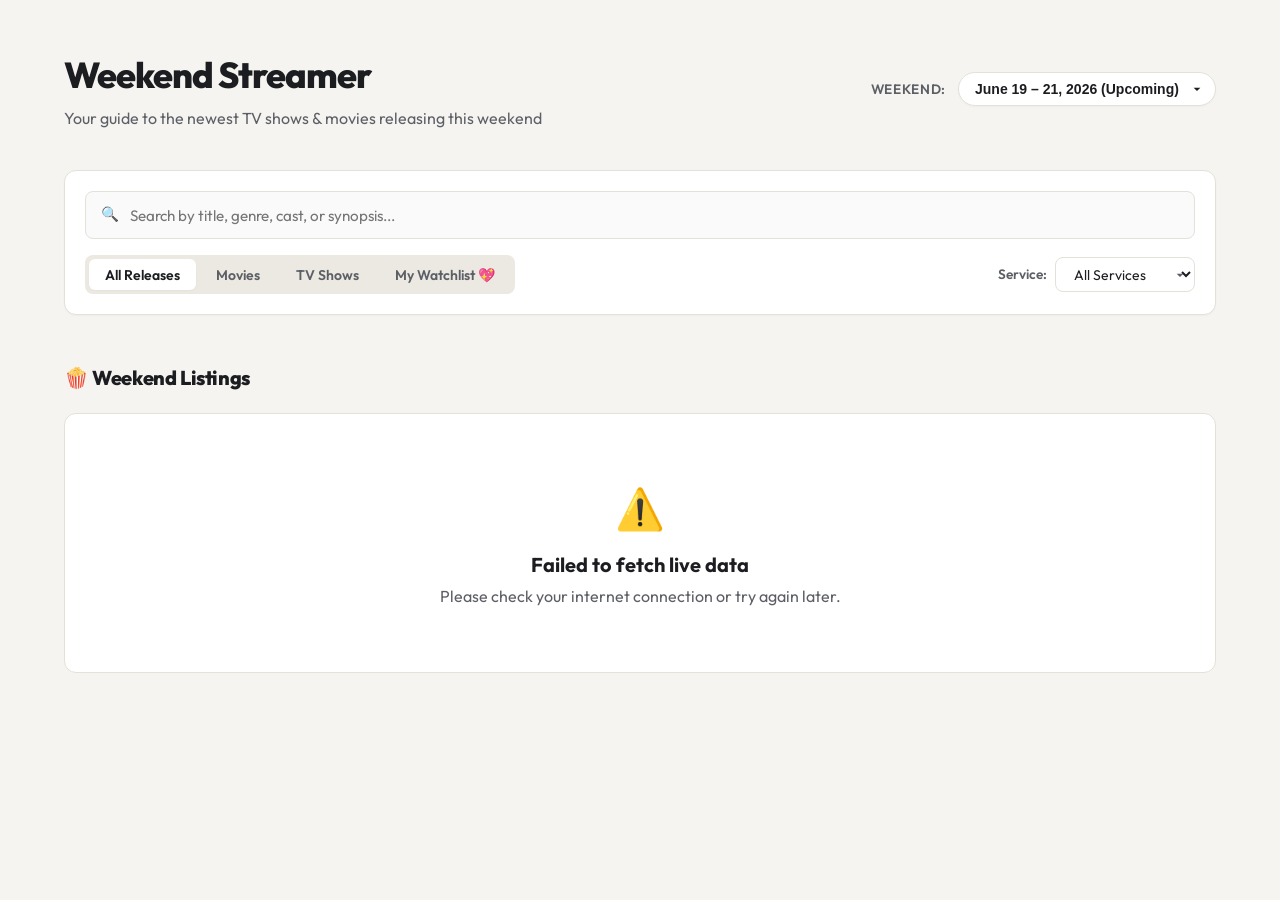
==== index.html @ a2087f7f "Initial commit of Weekend Streamer PWA" ====
<!DOCTYPE html>
<html lang="en">
<head>
  <meta charset="UTF-8">
  <meta name="viewport" content="width=device-width, initial-scale=1.0">
  <meta name="description" content="Discover the best new TV shows and movies streaming this upcoming weekend. Watchlist your favorites and check Rotten Tomatoes ratings.">
  <title>Weekend Streamer | Discovery Guide</title>
  <link rel="stylesheet" href="style.css">
  <link rel="manifest" href="manifest.json">
  <meta name="theme-color" content="#f5f4f0">
  <link rel="apple-touch-icon" href="icon.png">
</head>
<body>
  <div class="app-container">
    <!-- Header -->
    <header>
      <div class="header-top">
        <div class="title-area">
          <h1>Weekend Streamer</h1>
          <p>Your guide to the newest TV shows & movies releasing this weekend</p>
        </div>
        <div class="weekend-picker-wrapper">
          <label for="weekend-select" class="weekend-picker-label">Weekend:</label>
          <select id="weekend-select" class="weekend-select">
            <option value="2026-06-19">June 19 – 21, 2026 (Upcoming)</option>
            <option value="2026-06-12">June 12 – 14, 2026 (Previous)</option>
            <option value="2026-06-26">June 26 – 28, 2026 (Next)</option>
          </select>
        </div>
      </div>
    </header>

    <!-- Controls & Filters -->
    <section class="controls-panel">
      <div class="search-bar-wrapper">
        <span class="search-icon">🔍</span>
        <input type="text" id="search-input" class="search-input" placeholder="Search by title, genre, cast, or synopsis...">
      </div>

      <div class="filter-groups">
        <div class="filter-tabs">
          <button class="filter-btn active" data-filter="all">All Releases</button>
          <button class="filter-btn" data-filter="movie">Movies</button>
          <button class="filter-btn" data-filter="tv">TV Shows</button>
          <button class="filter-btn" data-filter="watchlist">My Watchlist 💖</button>
        </div>

        <div class="platform-filter">
          <label for="platform-select" class="platform-filter-label">Service:</label>
          <select id="platform-select" class="platform-select">
            <option value="all">All Services</option>
          </select>
        </div>
      </div>
    </section>

    <!-- Spotlight Section -->
    <section id="spotlight-section" style="display: none;">
      <h2 class="section-title">✨ Spotlight Releases</h2>
      <div class="spotlight-grid" id="spotlight-grid">
        <!-- Spotlight cards dynamically inserted here -->
      </div>
    </section>

    <!-- Main List Section -->
    <section id="releases-section">
      <h2 class="section-title">🍿 Weekend Listings</h2>
      <div class="standard-grid" id="releases-grid">
        <!-- Regular cards dynamically inserted here -->
      </div>
    </section>
  </div>

  <!-- Detail Modal -->
  <div class="modal-overlay" id="modal-overlay">
    <div class="modal-container" id="modal-container">
      <button class="modal-close" id="modal-close">&times;</button>
      <div class="modal-hero" id="modal-hero">
        <div class="modal-hero-overlay"></div>
        <div class="modal-hero-content">
          <div class="platform-pill" id="modal-platform">
            <!-- Platform info -->
          </div>
          <h2 id="modal-title" style="font-size: 2rem; margin-top: 0.5rem;">Movie Title</h2>
        </div>
      </div>
      <div class="modal-body">
        <div class="modal-details-grid">
          <div class="modal-info-row">
            <span class="type-badge" id="modal-type">Movie</span>
            <span id="modal-rating" style="font-weight: 600;">PG-13</span>
            <span id="modal-info-text" style="color: var(--text-secondary);">2026-06-19 • 2h 14m • ★ 4.8</span>
          </div>

          <p class="modal-synopsis" id="modal-synopsis">
            Detailed synopsis goes here.
          </p>

          <div class="modal-cast" id="modal-cast-section">
            <h4>Starring</h4>
            <div class="cast-list" id="cast-list">
              <!-- Cast members inserted here -->
            </div>
          </div>

          <div class="modal-actions">
            <button class="btn-secondary" id="btn-modal-watchlist">➕ Add to Watchlist</button>
            <a href="#" target="_blank" class="btn-primary" id="btn-rotten-tomatoes">🍅 View on Rotten Tomatoes</a>
          </div>
        </div>
      </div>
    </div>
  </div>

  <!-- Application scripts -->
  <script src="app.js"></script>
  <script>
    if ('serviceWorker' in navigator) {
      window.addEventListener('load', () => {
        navigator.serviceWorker.register('./sw.js')
          .then(reg => console.log('Service Worker registered successfully.', reg.scope))
          .catch(err => console.error('Service Worker registration failed.', err));
      });
    }
  </script>
</body>
</html>
---- style.css ----
/* Import modern premium font */
@import url('https://fonts.googleapis.com/css2?family=Outfit:wght@300;400;500;600;700;800&display=swap');

:root {
  --bg-primary: #f5f4f0; /* Soft warm stone/alabaster (easy on the eyes) */
  --bg-secondary: #ffffff;
  --bg-card: #ffffff;
  --bg-hover: #ebe9e2; /* Softer warm gray hover */
  --border-color: #e3e1d8; /* Softer warm-gray border */
  --text-primary: #1c1d21; /* Soft charcoal (less harsh than pure black) */
  --text-secondary: #5c5f66; /* Softer text secondary */
  --accent: #1c1d21; /* Muted primary accent */
  --accent-secondary: #db2777; /* Softer deep pink for watchlist */
  --success: #059669; /* Soft green */
  --shadow-sm: 0 1px 2px 0 rgba(28, 29, 33, 0.03);
  --shadow-md: 0 4px 6px -1px rgba(28, 29, 33, 0.05), 0 2px 4px -1px rgba(28, 29, 33, 0.03);
  --shadow-lg: 0 10px 15px -3px rgba(28, 29, 33, 0.06), 0 4px 6px -2px rgba(28, 29, 33, 0.03);
  --font-sans: 'Outfit', -apple-system, BlinkMacSystemFont, "Segoe UI", Roboto, sans-serif;
}

* {
  box-sizing: border-box;
  margin: 0;
  padding: 0;
}

body {
  background-color: var(--bg-primary);
  color: var(--text-primary);
  font-family: var(--font-sans);
  min-height: 100vh;
  overflow-x: hidden;
  line-height: 1.5;
  -webkit-font-smoothing: antialiased;
}

/* Base App Wrapper */
.app-container {
  max-width: 1200px;
  margin: 0 auto;
  padding: 3rem 1.5rem;
  position: relative;
}

/* Header & Date Badge */
header {
  margin-bottom: 2.5rem;
  display: flex;
  flex-direction: column;
  gap: 1rem;
}

.header-top {
  display: flex;
  justify-content: space-between;
  align-items: center;
  flex-wrap: wrap;
  gap: 1.5rem;
}

.title-area h1 {
  font-size: 2.25rem;
  font-weight: 800;
  letter-spacing: -0.03em;
  color: var(--text-primary);
}

.title-area p {
  color: var(--text-secondary);
  font-size: 1rem;
  margin-top: 0.25rem;
}

.weekend-picker-wrapper {
  display: flex;
  align-items: center;
  gap: 0.75rem;
}

.weekend-picker-label {
  font-size: 0.85rem;
  color: var(--text-secondary);
  font-weight: 600;
  text-transform: uppercase;
  letter-spacing: 0.05em;
}

.weekend-select {
  background: #ffffff;
  border: 1px solid var(--border-color);
  padding: 0.5rem 2.25rem 0.5rem 1rem;
  border-radius: 9999px;
  font-weight: 600;
  font-size: 0.875rem;
  color: var(--text-primary);
  box-shadow: var(--shadow-sm);
  cursor: pointer;
  appearance: none;
  background-image: url("data:image/svg+xml;utf8,<svg fill='%231c1d21' height='24' viewBox='0 0 24 24' width='24' xmlns='http://www.w3.org/2000/svg'><path d='M7 10l5 5 5-5z'/><path d='M0 0h24v24H0z' fill='none'/></svg>");
  background-repeat: no-repeat;
  background-position: right 10px center;
  background-size: 16px;
  transition: border-color 0.15s ease;
}

.weekend-select:focus {
  outline: none;
  border-color: #94a3b8;
}

/* Controls Panel */
.controls-panel {
  background: var(--bg-secondary);
  border: 1px solid var(--border-color);
  border-radius: 12px;
  padding: 1.25rem;
  margin-bottom: 3rem;
  display: flex;
  flex-direction: column;
  gap: 1rem;
  box-shadow: var(--shadow-sm);
}

.search-bar-wrapper {
  position: relative;
  width: 100%;
}

.search-input {
  width: 100%;
  background: #fafafa;
  border: 1px solid var(--border-color);
  padding: 0.85rem 1rem 0.85rem 2.75rem;
  border-radius: 8px;
  color: var(--text-primary);
  font-family: var(--font-sans);
  font-size: 0.95rem;
  transition: all 0.2s ease;
}

.search-input:focus {
  outline: none;
  border-color: #94a3b8;
  background: #ffffff;
}

.search-icon {
  position: absolute;
  left: 1rem;
  top: 50%;
  transform: translateY(-50%);
  color: var(--text-secondary);
  pointer-events: none;
  font-size: 0.9rem;
}

.filter-groups {
  display: flex;
  justify-content: space-between;
  align-items: center;
  flex-wrap: wrap;
  gap: 1.5rem;
}

.filter-tabs {
  display: flex;
  gap: 0.25rem;
  background: var(--bg-hover);
  padding: 0.25rem;
  border-radius: 8px;
}

.filter-btn {
  background: transparent;
  border: none;
  color: var(--text-secondary);
  padding: 0.4rem 1rem;
  font-family: var(--font-sans);
  font-size: 0.875rem;
  font-weight: 600;
  border-radius: 6px;
  cursor: pointer;
  transition: all 0.15s ease;
}

.filter-btn:hover {
  color: var(--text-primary);
}

.filter-btn.active {
  background: #ffffff;
  color: var(--text-primary);
  box-shadow: var(--shadow-sm);
}

.platform-filter {
  display: flex;
  align-items: center;
  gap: 0.5rem;
}

.platform-filter-label {
  font-size: 0.85rem;
  color: var(--text-secondary);
  font-weight: 600;
}

.platform-select {
  background: #ffffff;
  border: 1px solid var(--border-color);
  color: var(--text-primary);
  padding: 0.4rem 2rem 0.4rem 0.85rem;
  border-radius: 8px;
  font-family: var(--font-sans);
  font-size: 0.875rem;
  cursor: pointer;
  background-image: url("data:image/svg+xml;utf8,<svg fill='%235c5f66' height='24' viewBox='0 0 24 24' width='24' xmlns='http://www.w3.org/2000/svg'><path d='M7 10l5 5 5-5z'/><path d='M0 0h24v24H0z' fill='none'/></svg>");
  background-repeat: no-repeat;
  background-position: right 6px center;
  background-size: 16px;
}

.platform-select:focus {
  outline: none;
  border-color: #94a3b8;
}

/* Section Titles */
.section-title {
  font-size: 1.25rem;
  font-weight: 800;
  margin-bottom: 1.25rem;
  color: var(--text-primary);
  letter-spacing: -0.02em;
}

/* Grids */
.spotlight-grid {
  display: grid;
  grid-template-columns: repeat(auto-fit, minmax(400px, 1fr));
  gap: 1.5rem;
  margin-bottom: 2.5rem;
}

@media (max-width: 600px) {
  .spotlight-grid {
    grid-template-columns: 1fr;
  }
}

.standard-grid {
  display: grid;
  grid-template-columns: repeat(auto-fill, minmax(280px, 1fr));
  gap: 1.5rem;
}

/* Minimalist Card Design */
.release-card {
  background: var(--bg-card);
  border: 1px solid var(--border-color);
  border-radius: 12px;
  overflow: hidden;
  display: flex;
  flex-direction: column;
  transition: all 0.2s ease;
  cursor: pointer;
  position: relative;
}

.release-card:hover {
  transform: translateY(-4px);
  box-shadow: var(--shadow-md);
  border-color: #cbd5e1; /* Slate-300 */
}

/* Card Header Fallback Visual */
.card-visual {
  height: 120px;
  position: relative;
  display: flex;
  flex-direction: column;
  justify-content: flex-end;
  padding: 1rem;
}

.spotlight-card .card-visual {
  height: 150px;
}

.card-gradient-overlay {
  position: absolute;
  inset: 0;
  background: linear-gradient(to bottom, rgba(255,255,255,0) 30%, rgba(255, 255, 255, 0.8) 100%);
  z-index: 1;
}

.card-badges {
  position: absolute;
  top: 0.75rem;
  left: 0.75rem;
  display: flex;
  gap: 0.5rem;
  z-index: 2;
}

.type-badge {
  background: rgba(255, 255, 255, 0.9);
  color: var(--text-primary);
  border: 1px solid var(--border-color);
  padding: 0.2rem 0.5rem;
  border-radius: 4px;
  font-size: 0.7rem;
  font-weight: 700;
  text-transform: uppercase;
  letter-spacing: 0.05em;
  box-shadow: var(--shadow-sm);
}

.watchlist-btn {
  position: absolute;
  top: 0.75rem;
  right: 0.75rem;
  background: rgba(255, 255, 255, 0.9);
  border: 1px solid var(--border-color);
  width: 28px;
  height: 28px;
  border-radius: 50%;
  display: flex;
  align-items: center;
  justify-content: center;
  color: var(--text-secondary);
  cursor: pointer;
  z-index: 2;
  transition: all 0.2s ease;
  box-shadow: var(--shadow-sm);
}

.watchlist-btn:hover {
  color: var(--accent-secondary);
  transform: scale(1.05);
}

.watchlist-btn.active {
  color: var(--accent-secondary);
  background: #fff;
  border-color: #fbcfe8;
}

/* Card Content Area */
.card-content {
  padding: 1rem 1.25rem 1.25rem 1.25rem;
  display: flex;
  flex-direction: column;
  flex-grow: 1;
  z-index: 2;
  position: relative;
}

.platform-pill {
  display: inline-flex;
  align-items: center;
  gap: 0.35rem;
  background: #f1f5f9;
  border: 1px solid var(--border-color);
  padding: 0.25rem 0.6rem;
  border-radius: 6px;
  font-size: 0.75rem;
  font-weight: 600;
  width: fit-content;
  margin-bottom: 0.75rem;
  color: var(--text-primary);
}

.card-title {
  font-size: 1.125rem;
  font-weight: 700;
  line-height: 1.3;
  margin-bottom: 0.4rem;
  color: var(--text-primary);
}

.spotlight-card .card-title {
  font-size: 1.35rem;
}

.card-meta {
  display: flex;
  gap: 0.75rem;
  font-size: 0.8rem;
  color: var(--text-secondary);
  margin-bottom: 0.75rem;
  align-items: center;
}

.card-rating-star {
  display: flex;
  align-items: center;
  gap: 0.2rem;
  color: #d97706; /* Amber-600 */
  font-weight: 700;
}

.card-synopsis {
  font-size: 0.85rem;
  color: var(--text-secondary);
  display: -webkit-box;
  -webkit-line-clamp: 2;
  -webkit-box-orient: vertical;
  overflow: hidden;
  margin-bottom: 1.25rem;
  line-height: 1.5;
}

.spotlight-card .card-synopsis {
  -webkit-line-clamp: 3;
}

.card-footer {
  margin-top: auto;
  padding-top: 1rem;
  border-top: 1px solid var(--border-color);
  display: flex;
  justify-content: space-between;
  align-items: center;
}

.card-genres {
  display: flex;
  gap: 0.35rem;
  flex-wrap: wrap;
}

.genre-tag {
  font-size: 0.75rem;
  background: #f1f5f9;
  color: var(--text-secondary);
  padding: 0.15rem 0.4rem;
  border-radius: 4px;
}

.rt-link {
  display: flex;
  align-items: center;
  gap: 0.25rem;
  font-size: 0.75rem;
  font-weight: 700;
  color: #dc2626; /* Red-600 */
  text-decoration: none;
  padding: 0.2rem 0.4rem;
  border-radius: 4px;
  transition: background 0.15s ease;
}

.rt-link:hover {
  background: #fef2f2;
}

.rt-link.missing {
  color: var(--text-secondary);
  opacity: 0.5;
  pointer-events: none;
}

/* Modal Overlay & Dialog */
.modal-overlay {
  position: fixed;
  inset: 0;
  background: rgba(15, 23, 42, 0.4); /* Slate-900 with opacity */
  backdrop-filter: blur(8px);
  -webkit-backdrop-filter: blur(8px);
  z-index: 100;
  display: flex;
  align-items: center;
  justify-content: center;
  padding: 1.5rem;
  opacity: 0;
  pointer-events: none;
  transition: opacity 0.25s ease;
}

.modal-overlay.open {
  opacity: 1;
  pointer-events: auto;
}

.modal-container {
  background: var(--bg-secondary);
  border: 1px solid var(--border-color);
  width: 100%;
  max-width: 600px;
  border-radius: 16px;
  overflow: hidden;
  position: relative;
  box-shadow: var(--shadow-lg);
  transform: translateY(20px);
  transition: transform 0.25s ease;
}

.modal-overlay.open .modal-container {
  transform: translateY(0);
}

.modal-close {
  position: absolute;
  top: 1rem;
  right: 1rem;
  background: #ffffff;
  border: 1px solid var(--border-color);
  width: 32px;
  height: 32px;
  border-radius: 50%;
  color: var(--text-secondary);
  font-size: 1.1rem;
  display: flex;
  align-items: center;
  justify-content: center;
  cursor: pointer;
  z-index: 10;
  transition: all 0.15s ease;
  box-shadow: var(--shadow-sm);
}

.modal-close:hover {
  background: #f1f5f9;
  color: var(--text-primary);
}

.modal-hero {
  height: 140px;
  position: relative;
  display: flex;
  align-items: flex-end;
  padding: 1.5rem;
}

.modal-hero-overlay {
  position: absolute;
  inset: 0;
  background: linear-gradient(to bottom, rgba(255,255,255,0) 20%, var(--bg-secondary) 100%);
  z-index: 1;
}

.modal-hero-content {
  position: relative;
  z-index: 2;
  width: 100%;
}

.modal-body {
  padding: 1.5rem;
}

.modal-details-grid {
  display: flex;
  flex-direction: column;
  gap: 1.25rem;
}

.modal-info-row {
  display: flex;
  gap: 1rem;
  align-items: center;
  flex-wrap: wrap;
}

.modal-synopsis {
  font-size: 0.95rem;
  line-height: 1.6;
  color: var(--text-secondary);
}

.modal-cast {
  display: flex;
  flex-direction: column;
  gap: 0.5rem;
  border-top: 1px solid var(--border-color);
  padding-top: 1rem;
}

.modal-cast h4 {
  font-size: 0.875rem;
  font-weight: 700;
  color: var(--text-primary);
}

.cast-list {
  display: flex;
  gap: 0.5rem;
  flex-wrap: wrap;
}

.cast-member {
  background: var(--bg-hover);
  font-size: 0.85rem;
  padding: 0.25rem 0.6rem;
  border-radius: 4px;
  color: var(--text-secondary);
}

.modal-actions {
  display: flex;
  gap: 0.75rem;
  margin-top: 0.5rem;
  border-top: 1px solid var(--border-color);
  padding-top: 1.25rem;
}

.btn-primary {
  background: var(--text-primary); /* Slate-900 */
  border: none;
  color: #fff;
  font-family: var(--font-sans);
  font-weight: 600;
  font-size: 0.875rem;
  padding: 0.6rem 1.25rem;
  border-radius: 8px;
  cursor: pointer;
  display: inline-flex;
  align-items: center;
  gap: 0.4rem;
  transition: all 0.15s ease;
  text-decoration: none;
}

.btn-primary:hover {
  background: #383a42; /* Soft charcoal hover */
}

.btn-secondary {
  background: #ffffff;
  border: 1px solid var(--border-color);
  color: var(--text-primary);
  font-family: var(--font-sans);
  font-weight: 600;
  font-size: 0.875rem;
  padding: 0.6rem 1.25rem;
  border-radius: 8px;
  cursor: pointer;
  display: inline-flex;
  align-items: center;
  gap: 0.4rem;
  transition: all 0.15s ease;
  box-shadow: var(--shadow-sm);
}

.btn-secondary:hover {
  background: var(--bg-primary);
}

.btn-secondary.active {
  color: var(--accent-secondary);
  border-color: #fbcfe8;
  background: #fffdfd;
}

/* Empty States */
.no-results {
  grid-column: 1 / -1;
  text-align: center;
  padding: 4rem 1.5rem;
  background: var(--bg-secondary);
  border: 1px solid var(--border-color);
  border-radius: 12px;
  color: var(--text-secondary);
}

.no-results-icon {
  font-size: 2.5rem;
  margin-bottom: 0.75rem;
}

.no-results h3 {
  font-size: 1.25rem;
  color: var(--text-primary);
  margin-bottom: 0.25rem;
}

@keyframes spin {
  from { transform: rotate(0deg); }
  to { transform: rotate(360deg); }
}
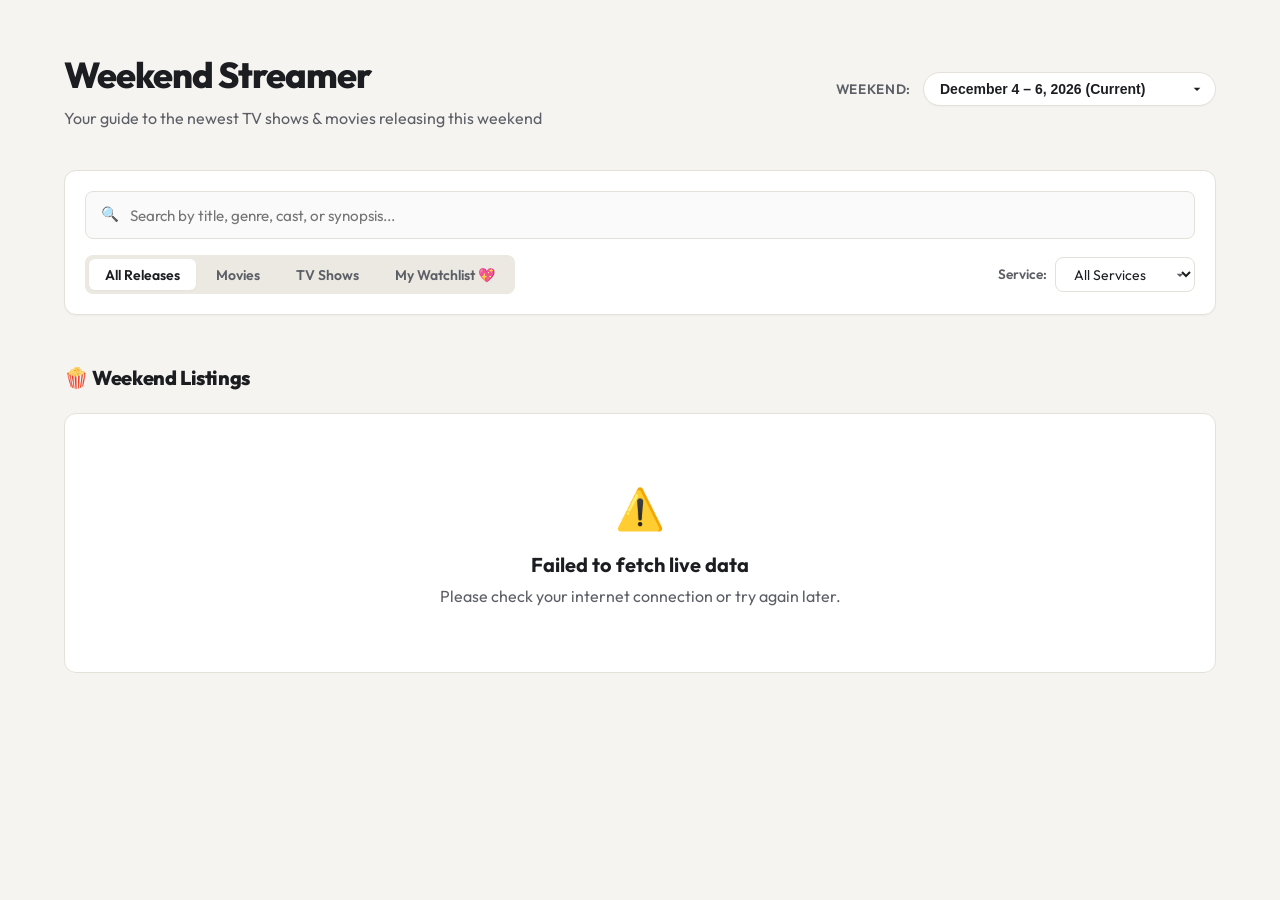
==== commit 94d9a89b: "fix(web): resolve weekend range, missing movies/TV premieres, and mobile layout overflows" ====
--- a/index.html
+++ b/index.html
@@ -22,9 +22,7 @@
         <div class="weekend-picker-wrapper">
           <label for="weekend-select" class="weekend-picker-label">Weekend:</label>
           <select id="weekend-select" class="weekend-select">
-            <option value="2026-06-19">June 19 – 21, 2026 (Upcoming)</option>
-            <option value="2026-06-12">June 12 – 14, 2026 (Previous)</option>
-            <option value="2026-06-26">June 26 – 28, 2026 (Next)</option>
+            <!-- Dynamically populated -->
           </select>
         </div>
       </div>
--- a/style.css
+++ b/style.css
@@ -679,3 +679,111 @@
   from { transform: rotate(0deg); }
   to { transform: rotate(360deg); }
 }
+
+/* Air Date Highlight */
+.air-date-highlight {
+  color: var(--success);
+  font-weight: 600;
+  display: inline-flex;
+  align-items: center;
+  gap: 0.15rem;
+}
+
+/* Responsive mobile optimizations */
+@media (max-width: 600px) {
+  .app-container {
+    padding: 1.5rem 1rem;
+  }
+  
+  .header-top {
+    flex-direction: column;
+    align-items: flex-start;
+    gap: 1rem;
+  }
+  
+  .title-area h1 {
+    font-size: 1.85rem;
+  }
+  
+  .weekend-picker-wrapper {
+    width: 100%;
+    justify-content: space-between;
+  }
+  
+  .weekend-select {
+    flex-grow: 1;
+    max-width: 250px;
+  }
+  
+  .controls-panel {
+    padding: 1rem;
+    margin-bottom: 2rem;
+  }
+  
+  .filter-groups {
+    flex-direction: column;
+    align-items: flex-start;
+    gap: 1rem;
+  }
+  
+  .filter-tabs {
+    width: 100%;
+    overflow-x: auto;
+    white-space: nowrap;
+    display: flex;
+    scrollbar-width: none;
+    -webkit-overflow-scrolling: touch;
+  }
+  
+  .filter-tabs::-webkit-scrollbar {
+    display: none;
+  }
+  
+  .filter-btn {
+    flex-shrink: 0;
+    padding: 0.4rem 0.85rem;
+  }
+  
+  .platform-filter {
+    width: 100%;
+    justify-content: space-between;
+  }
+  
+  .platform-select {
+    flex-grow: 1;
+    max-width: 200px;
+  }
+  
+  .standard-grid {
+    grid-template-columns: 1fr;
+    gap: 1.25rem;
+  }
+  
+  .modal-overlay {
+    padding: 1rem;
+  }
+  
+  .modal-container {
+    border-radius: 12px;
+  }
+  
+  .modal-hero {
+    height: 120px;
+    padding: 1rem;
+  }
+  
+  .modal-body {
+    padding: 1rem;
+  }
+  
+  .modal-actions {
+    flex-direction: column;
+    gap: 0.75rem;
+  }
+  
+  .modal-actions .btn-primary,
+  .modal-actions .btn-secondary {
+    width: 100%;
+    justify-content: center;
+  }
+}
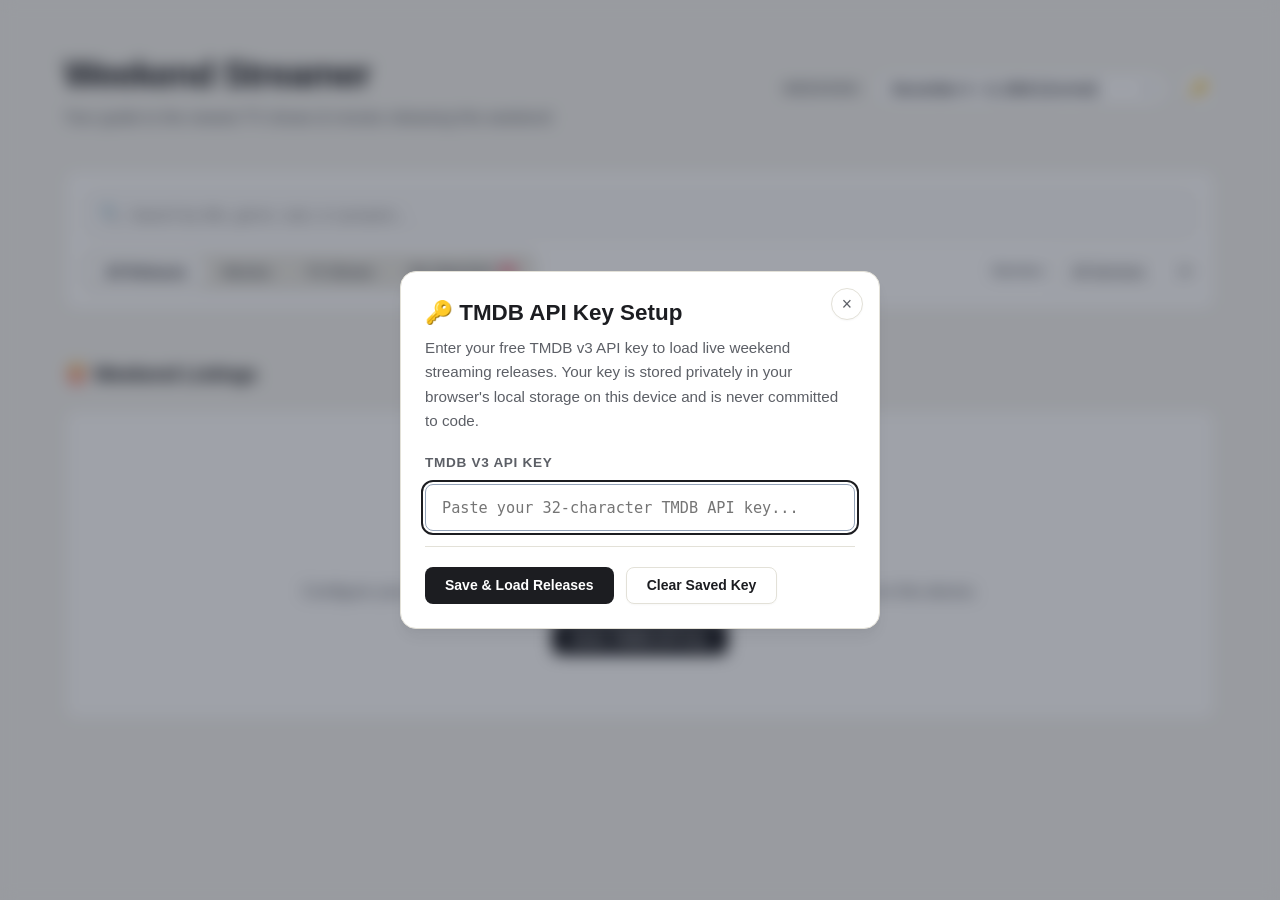
==== commit 7fd85933: "feat: harden security, optimize TMDB API hydration, and improve accessibility" ====
--- a/index.html
+++ b/index.html
@@ -4,7 +4,11 @@
   <meta charset="UTF-8">
   <meta name="viewport" content="width=device-width, initial-scale=1.0">
   <meta name="description" content="Discover the best new TV shows and movies streaming this upcoming weekend. Watchlist your favorites and check Rotten Tomatoes ratings.">
+  <meta http-equiv="Content-Security-Policy" content="default-src 'self'; script-src 'self'; style-src 'self' 'unsafe-inline' https://fonts.googleapis.com; font-src 'self' https://fonts.gstatic.com; img-src 'self' data: https://image.tmdb.org; connect-src 'self' https://api.themoviedb.org;">
   <title>Weekend Streamer | Discovery Guide</title>
+  <link rel="preconnect" href="https://fonts.googleapis.com">
+  <link rel="preconnect" href="https://fonts.gstatic.com" crossorigin>
+  <link rel="stylesheet" href="https://fonts.googleapis.com/css2?family=Outfit:wght@300;400;500;600;700;800&display=swap">
   <link rel="stylesheet" href="style.css">
   <link rel="manifest" href="manifest.json">
   <meta name="theme-color" content="#f5f4f0">
@@ -17,30 +21,31 @@
       <div class="header-top">
         <div class="title-area">
           <h1>Weekend Streamer</h1>
-          <p>Your guide to the newest TV shows & movies releasing this weekend</p>
+          <p>Your guide to the newest TV shows &amp; movies releasing this weekend</p>
         </div>
         <div class="weekend-picker-wrapper">
           <label for="weekend-select" class="weekend-picker-label">Weekend:</label>
           <select id="weekend-select" class="weekend-select">
             <!-- Dynamically populated -->
           </select>
+          <button type="button" id="btn-api-settings" class="settings-btn" aria-label="Configure TMDB API Key" title="TMDB API Key Settings">🔑</button>
         </div>
       </div>
     </header>
 
     <!-- Controls & Filters -->
-    <section class="controls-panel">
+    <section class="controls-panel" aria-label="Search and filter controls">
       <div class="search-bar-wrapper">
-        <span class="search-icon">🔍</span>
-        <input type="text" id="search-input" class="search-input" placeholder="Search by title, genre, cast, or synopsis...">
+        <span class="search-icon" aria-hidden="true">🔍</span>
+        <input type="search" id="search-input" class="search-input" aria-label="Search by title, genre, cast, or synopsis" placeholder="Search by title, genre, cast, or synopsis...">
       </div>
 
       <div class="filter-groups">
-        <div class="filter-tabs">
-          <button class="filter-btn active" data-filter="all">All Releases</button>
-          <button class="filter-btn" data-filter="movie">Movies</button>
-          <button class="filter-btn" data-filter="tv">TV Shows</button>
-          <button class="filter-btn" data-filter="watchlist">My Watchlist 💖</button>
+        <div class="filter-tabs" role="tablist" aria-label="Release type filter">
+          <button class="filter-btn active" role="tab" aria-selected="true" data-filter="all">All Releases</button>
+          <button class="filter-btn" role="tab" aria-selected="false" data-filter="movie">Movies</button>
+          <button class="filter-btn" role="tab" aria-selected="false" data-filter="tv">TV Shows</button>
+          <button class="filter-btn" role="tab" aria-selected="false" data-filter="watchlist">My Watchlist 💖</button>
         </div>
 
         <div class="platform-filter">
@@ -53,26 +58,26 @@
     </section>
 
     <!-- Spotlight Section -->
-    <section id="spotlight-section" style="display: none;">
-      <h2 class="section-title">✨ Spotlight Releases</h2>
+    <section id="spotlight-section" style="display: none;" aria-labelledby="spotlight-heading">
+      <h2 class="section-title" id="spotlight-heading">✨ Spotlight Releases</h2>
       <div class="spotlight-grid" id="spotlight-grid">
         <!-- Spotlight cards dynamically inserted here -->
       </div>
     </section>
 
     <!-- Main List Section -->
-    <section id="releases-section">
-      <h2 class="section-title">🍿 Weekend Listings</h2>
-      <div class="standard-grid" id="releases-grid">
+    <section id="releases-section" aria-labelledby="releases-heading">
+      <h2 class="section-title" id="releases-heading">🍿 Weekend Listings</h2>
+      <div class="standard-grid" id="releases-grid" aria-live="polite">
         <!-- Regular cards dynamically inserted here -->
       </div>
     </section>
   </div>
 
   <!-- Detail Modal -->
-  <div class="modal-overlay" id="modal-overlay">
-    <div class="modal-container" id="modal-container">
-      <button class="modal-close" id="modal-close">&times;</button>
+  <div class="modal-overlay" id="modal-overlay" aria-hidden="true">
+    <div class="modal-container" id="modal-container" role="dialog" aria-modal="true" aria-labelledby="modal-title">
+      <button class="modal-close" id="modal-close" aria-label="Close details modal">&times;</button>
       <div class="modal-hero" id="modal-hero">
         <div class="modal-hero-overlay"></div>
         <div class="modal-hero-content">
@@ -102,9 +107,35 @@
           </div>
 
           <div class="modal-actions">
-            <button class="btn-secondary" id="btn-modal-watchlist">➕ Add to Watchlist</button>
-            <a href="#" target="_blank" class="btn-primary" id="btn-rotten-tomatoes">🍅 View on Rotten Tomatoes</a>
+            <button class="btn-secondary" id="btn-modal-watchlist" type="button">➕ Add to Watchlist</button>
+            <a href="#" target="_blank" rel="noopener noreferrer" class="btn-primary" id="btn-rotten-tomatoes">🍅 View on Rotten Tomatoes</a>
           </div>
+        </div>
+      </div>
+    </div>
+  </div>
+
+  <!-- API Key Settings Modal -->
+  <div class="modal-overlay" id="api-key-modal-overlay" aria-hidden="true">
+    <div class="modal-container api-modal-container" role="dialog" aria-modal="true" aria-labelledby="api-modal-title">
+      <button class="modal-close" id="api-modal-close" aria-label="Close API key settings">&times;</button>
+      <div class="modal-body">
+        <div class="modal-details-grid">
+          <div>
+            <h2 id="api-modal-title" style="font-size: 1.4rem; font-weight: 800;">🔑 TMDB API Key Setup</h2>
+            <p class="modal-synopsis" style="margin-top: 0.4rem;">
+              Enter your free TMDB v3 API key to load live weekend streaming releases. Your key is stored privately in your browser's local storage on this device and is never committed to code.
+            </p>
+          </div>
+          <form id="api-key-form" class="api-key-form">
+            <label for="api-key-input" class="weekend-picker-label">TMDB v3 API Key</label>
+            <input type="password" id="api-key-input" class="search-input api-key-input" placeholder="Paste your 32-character TMDB API key..." autocomplete="off" spellcheck="false" required>
+            <p id="api-key-error" class="api-key-error" style="display: none;" role="alert"></p>
+            <div class="modal-actions" style="margin-top: 0.25rem;">
+              <button type="submit" class="btn-primary" id="btn-save-api-key">Save &amp; Load Releases</button>
+              <button type="button" class="btn-secondary" id="btn-clear-api-key">Clear Saved Key</button>
+            </div>
+          </form>
         </div>
       </div>
     </div>
@@ -112,14 +143,5 @@
 
   <!-- Application scripts -->
   <script src="app.js"></script>
-  <script>
-    if ('serviceWorker' in navigator) {
-      window.addEventListener('load', () => {
-        navigator.serviceWorker.register('./sw.js')
-          .then(reg => console.log('Service Worker registered successfully.', reg.scope))
-          .catch(err => console.error('Service Worker registration failed.', err));
-      });
-    }
-  </script>
 </body>
 </html>
--- a/style.css
+++ b/style.css
@@ -1,5 +1,4 @@
-/* Import modern premium font */
-@import url('https://fonts.googleapis.com/css2?family=Outfit:wght@300;400;500;600;700;800&display=swap');
+/* Font 'Outfit' is preconnected and loaded via <link> in index.html */
 
 :root {
   --bg-primary: #f5f4f0; /* Soft warm stone/alabaster (easy on the eyes) */
@@ -385,7 +384,8 @@
 
 .card-meta {
   display: flex;
-  gap: 0.75rem;
+  flex-wrap: wrap;
+  gap: 0.5rem 0.75rem;
   font-size: 0.8rem;
   color: var(--text-secondary);
   margin-bottom: 0.75rem;
@@ -689,6 +689,70 @@
   gap: 0.15rem;
 }
 
+/* Keyboard Focus Visibility (a11y) */
+.release-card:focus-visible,
+.filter-btn:focus-visible,
+.watchlist-btn:focus-visible,
+.modal-close:focus-visible,
+.btn-primary:focus-visible,
+.btn-secondary:focus-visible,
+.rt-link:focus-visible,
+.weekend-select:focus-visible,
+.platform-select:focus-visible,
+.search-input:focus-visible,
+.settings-btn:focus-visible {
+  outline: 2px solid var(--text-primary);
+  outline-offset: 2px;
+}
+
+.release-card:focus-visible {
+  transform: translateY(-4px);
+  box-shadow: var(--shadow-md);
+}
+
+/* API Key Settings Button & Modal */
+.settings-btn {
+  background: #ffffff;
+  border: 1px solid var(--border-color);
+  width: 36px;
+  height: 36px;
+  border-radius: 50%;
+  display: inline-flex;
+  align-items: center;
+  justify-content: center;
+  font-size: 0.95rem;
+  cursor: pointer;
+  box-shadow: var(--shadow-sm);
+  transition: all 0.15s ease;
+  flex-shrink: 0;
+}
+
+.settings-btn:hover {
+  background: var(--bg-hover);
+  transform: translateY(-1px);
+}
+
+.api-modal-container {
+  max-width: 480px;
+}
+
+.api-key-form {
+  display: flex;
+  flex-direction: column;
+  gap: 0.65rem;
+}
+
+.api-key-input {
+  padding-left: 1rem;
+  font-family: monospace;
+}
+
+.api-key-error {
+  color: #dc2626;
+  font-size: 0.85rem;
+  font-weight: 600;
+}
+
 /* Responsive mobile optimizations */
 @media (max-width: 600px) {
   .app-container {
